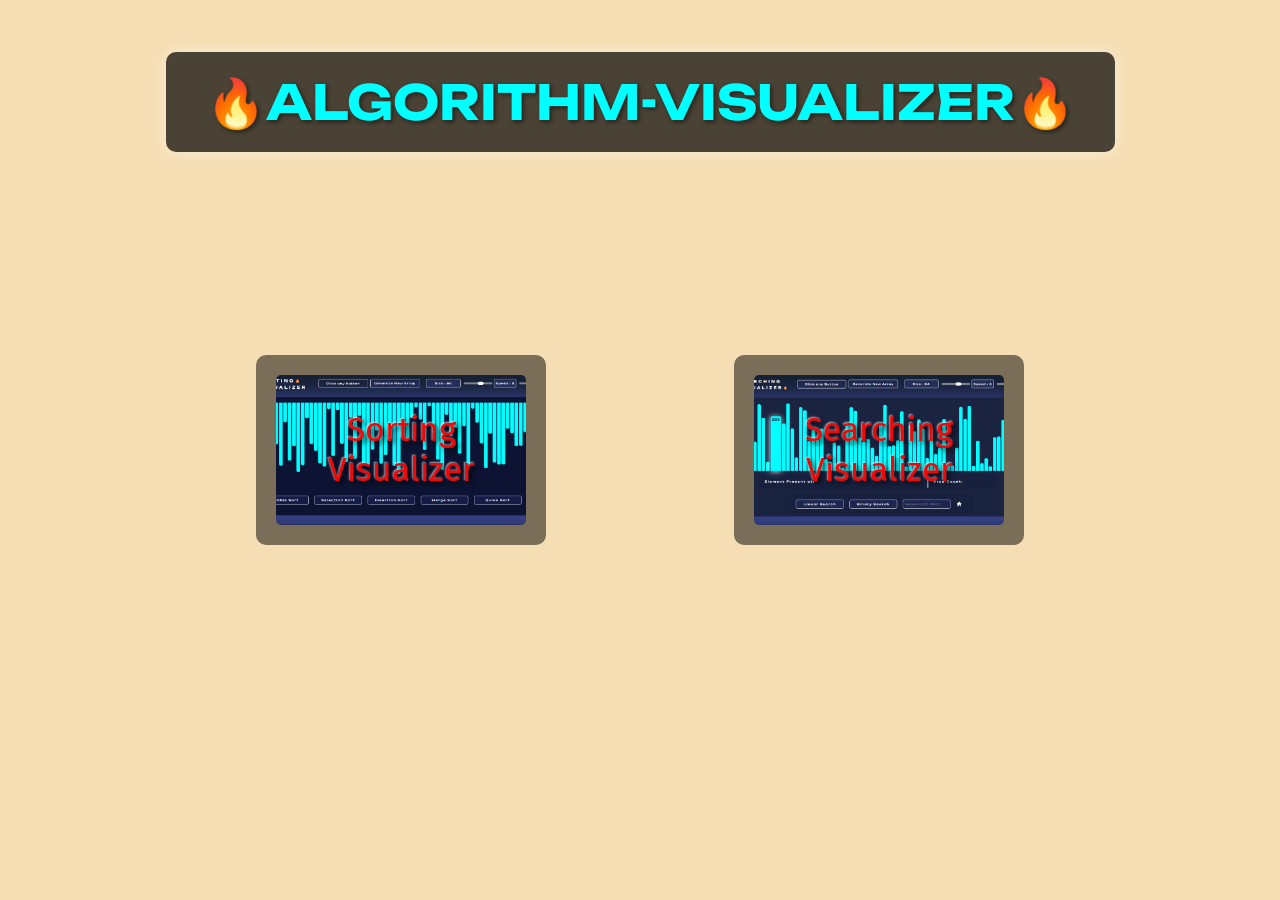
==== index.html @ 16dd3360 "Add files via upload" ====
<!DOCTYPE html>
<html lang="en">
<head>
    <meta charset="UTF-8">
    <meta http-equiv="X-UA-Compatible" content="IE=edge">
    <meta name="viewport" content="width=device-width, initial-scale=1.0">
    <title>Algorithm Visualizer</title>
    <link rel="stylesheet" href="styles.css">
</head>
<body>
    <header>
        <h1 id="name"><span>🔥</span><span class="big">A</span>LGORITHM-<span class="big">V</span>ISUALIZER<span>🔥</span></h1>
    </header>
    <div class="button-container sorting-container">
        <button class="button sorting" onclick="window.location.href='Sorting/sorting.html'">Sorting Visualizer</button>
    </div>
    <div class="button-container searching-container">
        <button class="button searching" onclick="window.location.href='Searching/searching.html'">Searching Visualizer</button>
    </div>
</body>
</html>
---- styles.css ----
@import url('https://fonts.googleapis.com/css2?family=Unbounded:wght@500&display=swap');
@import url('https://fonts.googleapis.com/css2?family=Fira+Sans:ital,wght@1,500&family=Unbounded:wght@500&display=swap');
@import url('https://fonts.googleapis.com/css2?family=Poppins:wght@500&display=swap');

body {
    display: flex;
    flex-direction: column;
    justify-content: center;
    align-items: center;
    height: 100vh;
    margin: 0;
    font-family: 'Poppins', Arial, sans-serif;
    background: url('https://cdn.sanity.io/images/tlr8oxjg/production/c277918894f2a79f6a029ffaecdcf3f22c7281b2-1456x816.png') no-repeat center center fixed;
    background-color: wheat;
    background-size: cover;
    color: aqua;
    text-align: center;
    position: relative;
    overflow: hidden; /* Prevents scrollbar due to animations */
}

header {
    position: absolute;
    top: 20px;
}

h1 {
    font-size: 48px;
    margin-bottom: 50px;
    font-family: 'Unbounded', Arial, sans-serif;
    text-shadow: 2px 2px 4px rgba(0, 0, 0, 0.5);
    padding: 20px 40px;
    background-color: rgba(0, 0, 0, 0.7);
    border-radius: 10px;
    box-shadow: 0 0 15px rgba(255, 255, 255, 0.5);
    animation: glow 5s infinite alternate;
    

}

@keyframes glow {
    from {
        box-shadow: 0 0 15px rgba(255, 255, 255, 0.5);
    }
    to {
        box-shadow: 0 0 30px rgba(255, 255, 255, 1);
    }
}

.button-container {
    position: absolute;
    display: flex;
    justify-content: center;
    align-items: center;
    gap: 20px;
    background-color: rgba(0, 0, 0, 0.5); /* Semi-transparent background for better readability */
    padding: 20px;
    border-radius: 10px;
    transition: transform 0.3s ease-in-out;
}

.sorting-container {
    left: 20%;
    animation: moveUp 5s infinite alternate ease-in-out;
}

.searching-container {
    right: 20%;
    animation: moveDown 5s infinite alternate ease-in-out;
}

button {
    width: 250px; /* Increased size */
    height: 150px; /* Increased size */
    display: flex;
    justify-content: center;
    align-items: center;
    font-size: 20px;
    color: #fff;
    background-size: cover;
    background-position: center;
    border: none;
    border-radius: 5px;
    cursor: pointer;
    transition: background-color 0.3s, transform 0.3s, box-shadow 0.3s;
    text-shadow: 1px 1px 2px rgba(0, 0, 0, 0.5); /* Improves text readability on image */
    font-family: 'Fira Sans', Arial, sans-serif;
}

.button.sorting {
    color: rgb(244, 6, 6);
    font-size: 210%;
    background-image: url('../sorting.png'); /* Replace with actual image path */
    text-shadow: 3px 3px 5px rgba(0, 0, 0, 0.7), -1px -1px 2px rgba(255, 255, 255, 0.7); /* Enhanced text shadow for better readability */
}

.button.searching {
    color: rgb(244, 6, 6);
    ;
    font-size: 210%;
    background-image: url('../searching.png'); /* Replace with actual image path */
    text-shadow: 3px 3px 5px rgba(0, 0, 0, 0.7), -1px -1px 2px rgba(255, 255, 255, 0.7); /* Enhanced text shadow for better readability */
}

.button:hover {
    background-color: rgba(0, 0, 0, 0.7);
    box-shadow: 0 0 20px rgba(255, 255, 255, 0.8), 0 0 20px rgba(255, 255, 255, 0.8);
    transform: scale(1.05);
}

.button:active {
    transform: scale(0.95);
}

@keyframes moveUp {
    0% {
        transform: translateY(25px);
    }
    100% {
        transform: translateY(0);
    }
}

@keyframes moveDown {
    0% {
        transform: translateY(-25px);
    }
    100% {
        transform: translateY(0);
    }
}
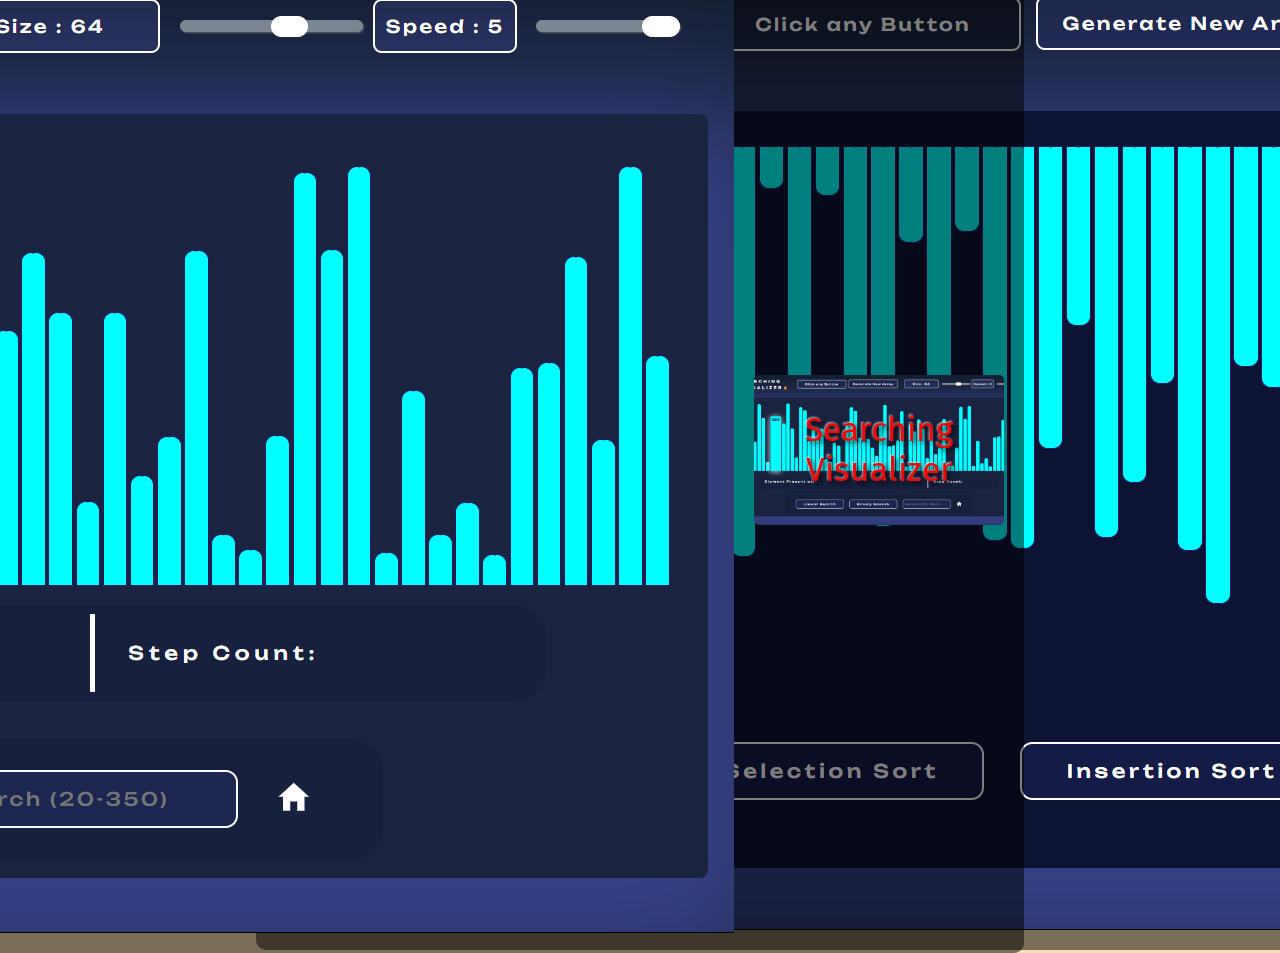
==== commit 79d6ce6a: "index.html" ====
--- a/index.html
+++ b/index.html
@@ -9,12 +9,19 @@
 </head>
 <body>
     <header>
-        <h1 id="name"><span>🔥</span><span class="big">A</span>LGORITHM-<span class="big">V</span>ISUALIZER<span>🔥</span></h1>
+        <h1 id="name">
+            <span>🔥</span><span class="big">A</span>LGORITHM-
+            <span class="big">V</span>ISUALIZER<span>🔥</span>
+        </h1>
     </header>
+
     <div class="button-container sorting-container">
+        <img src="sorting.png" alt="Sorting Visualizer" class="visualizer-image">
         <button class="button sorting" onclick="window.location.href='Sorting/sorting.html'">Sorting Visualizer</button>
     </div>
+
     <div class="button-container searching-container">
+        <img src="searching.png" alt="Searching Visualizer" class="visualizer-image">
         <button class="button searching" onclick="window.location.href='Searching/searching.html'">Searching Visualizer</button>
     </div>
 </body>
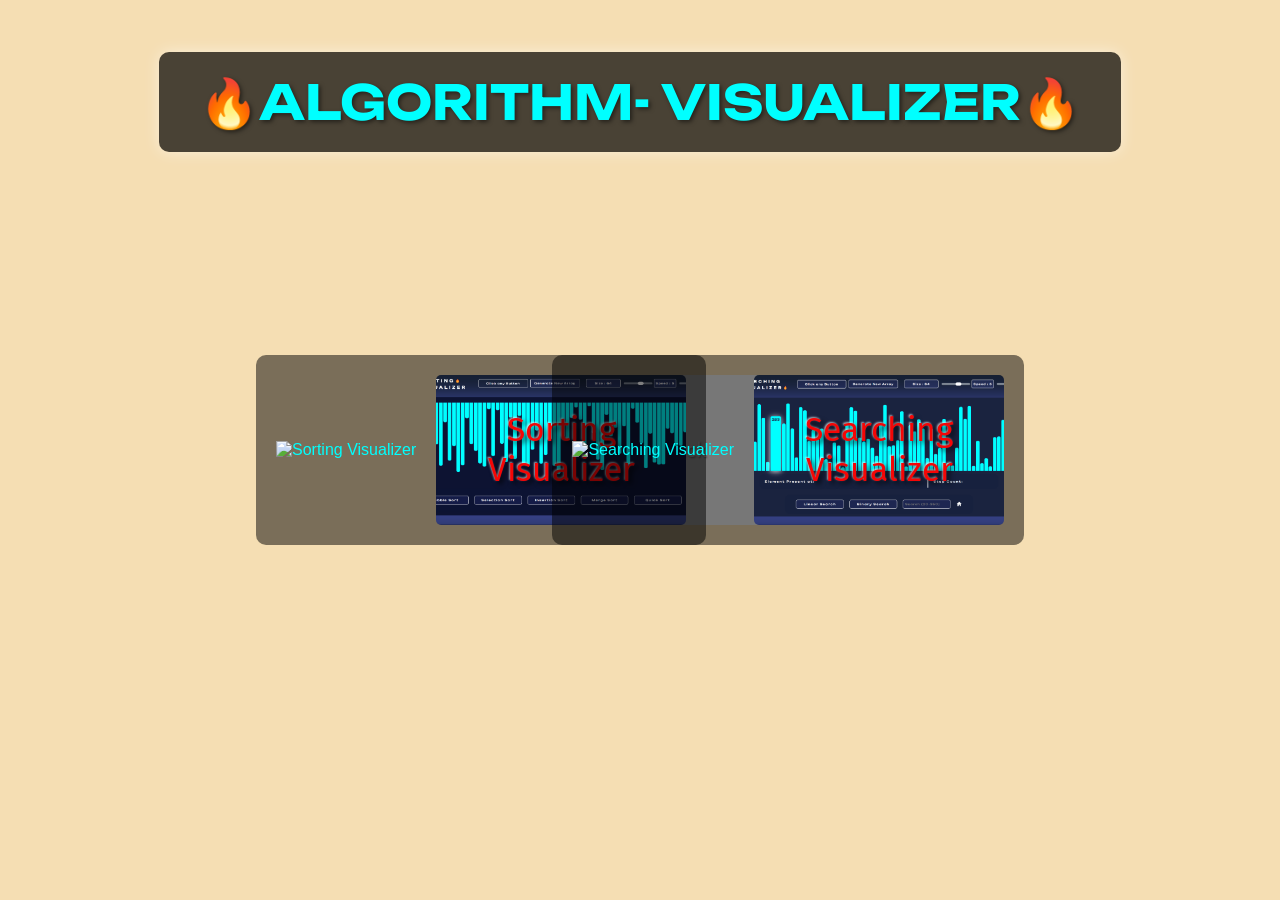
==== commit b604d359: "index.html" ====
--- a/index.html
+++ b/index.html
@@ -16,13 +16,34 @@
     </header>
 
     <div class="button-container sorting-container">
-        <img src="sorting.png" alt="Sorting Visualizer" class="visualizer-image">
-        <button class="button sorting" onclick="window.location.href='Sorting/sorting.html'">Sorting Visualizer</button>
+        <img src="assets/sorting.png" alt="Sorting Visualizer" class="visualizer-image">
+        <button class="button sorting" onclick="window.location.href='sorting.html'">Sorting Visualizer</button>
     </div>
 
     <div class="button-container searching-container">
-        <img src="searching.png" alt="Searching Visualizer" class="visualizer-image">
-        <button class="button searching" onclick="window.location.href='Searching/searching.html'">Searching Visualizer</button>
+        <img src="assets/searching.png" alt="Searching Visualizer" class="visualizer-image">
+        <button class="button searching" onclick="window.location.href='searching.html'">Searching Visualizer</button>
     </div>
+
+    <div class="feedback-container">
+        <button id="feedback-button">Give Feedback</button>
+        <div id="feedback-form" style="display:none;">
+            <h3>Feedback</h3>
+            <label for="rating">Rate your experience:</label>
+            <select id="rating">
+                <option value="1">1</option>
+                <option value="2">2</option>
+                <option value="3">3</option>
+                <option value="4">4</option>
+                <option value="5">5</option>
+            </select>
+            <br>
+            <label for="comments">Comments:</label>
+            <textarea id="comments"></textarea>
+            <button id="submit-feedback">Submit</button>
+        </div>
+    </div>
+
+    <script src="scripts.js"></script>
 </body>
 </html>
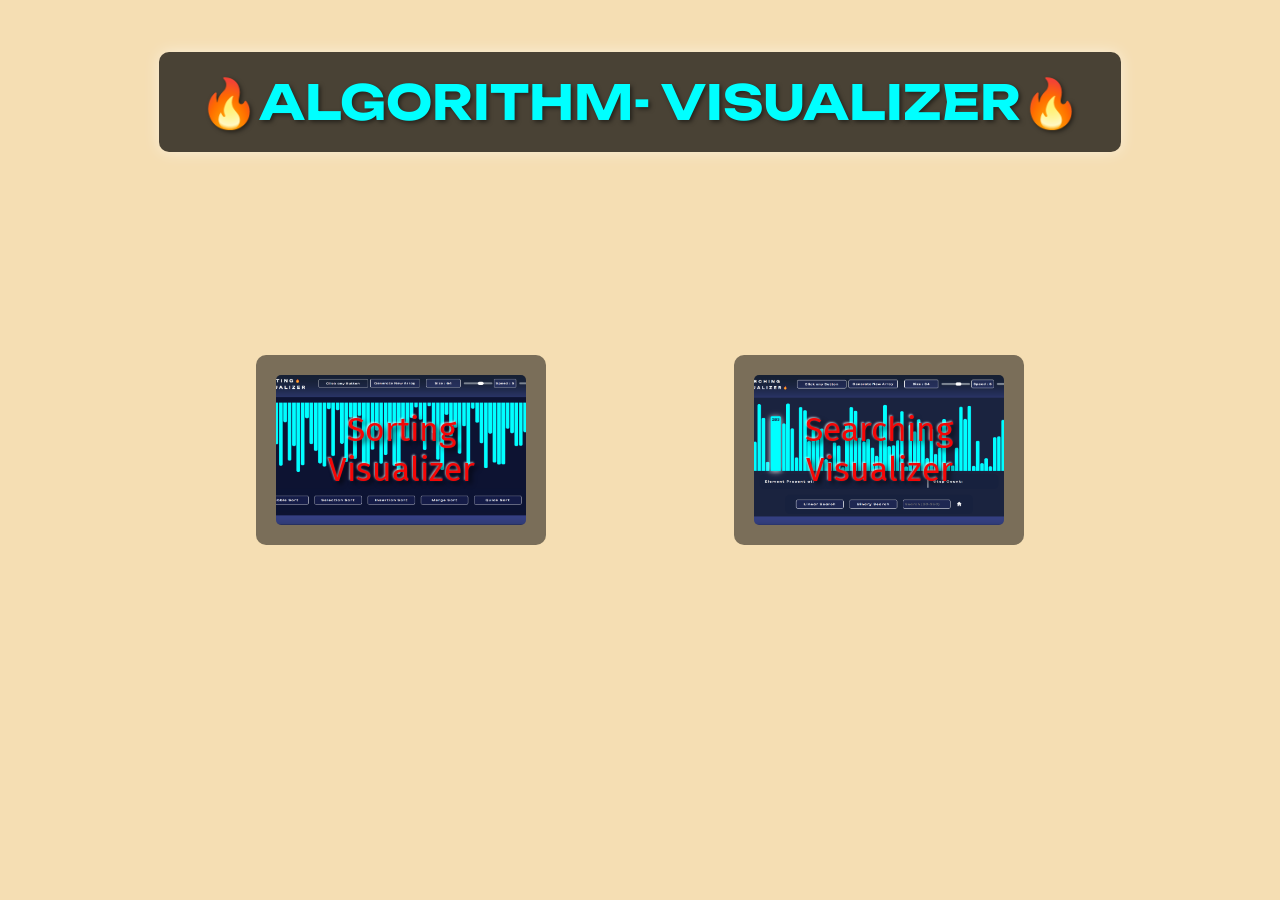
==== commit cd75f529: "index.html" ====
--- a/index.html
+++ b/index.html
@@ -16,34 +16,15 @@
     </header>
 
     <div class="button-container sorting-container">
-        <img src="assets/sorting.png" alt="Sorting Visualizer" class="visualizer-image">
-        <button class="button sorting" onclick="window.location.href='sorting.html'">Sorting Visualizer</button>
+        <button class="button sorting" onclick="window.location.href='Sorting/sorting.html'">
+            Sorting Visualizer
+        </button>
     </div>
 
     <div class="button-container searching-container">
-        <img src="assets/searching.png" alt="Searching Visualizer" class="visualizer-image">
-        <button class="button searching" onclick="window.location.href='searching.html'">Searching Visualizer</button>
+        <button class="button searching" onclick="window.location.href='Searching/searching.html'">
+            Searching Visualizer
+        </button>
     </div>
-
-    <div class="feedback-container">
-        <button id="feedback-button">Give Feedback</button>
-        <div id="feedback-form" style="display:none;">
-            <h3>Feedback</h3>
-            <label for="rating">Rate your experience:</label>
-            <select id="rating">
-                <option value="1">1</option>
-                <option value="2">2</option>
-                <option value="3">3</option>
-                <option value="4">4</option>
-                <option value="5">5</option>
-            </select>
-            <br>
-            <label for="comments">Comments:</label>
-            <textarea id="comments"></textarea>
-            <button id="submit-feedback">Submit</button>
-        </div>
-    </div>
-
-    <script src="scripts.js"></script>
 </body>
 </html>
--- a/styles.css
+++ b/styles.css
@@ -16,7 +16,7 @@
     color: aqua;
     text-align: center;
     position: relative;
-    overflow: hidden; /* Prevents scrollbar due to animations */
+    overflow: hidden;
 }
 
 header {
@@ -34,8 +34,6 @@
     border-radius: 10px;
     box-shadow: 0 0 15px rgba(255, 255, 255, 0.5);
     animation: glow 5s infinite alternate;
-    
-
 }
 
 @keyframes glow {
@@ -53,7 +51,7 @@
     justify-content: center;
     align-items: center;
     gap: 20px;
-    background-color: rgba(0, 0, 0, 0.5); /* Semi-transparent background for better readability */
+    background-color: rgba(0, 0, 0, 0.5);
     padding: 20px;
     border-radius: 10px;
     transition: transform 0.3s ease-in-out;
@@ -70,8 +68,8 @@
 }
 
 button {
-    width: 250px; /* Increased size */
-    height: 150px; /* Increased size */
+    width: 250px;
+    height: 150px;
     display: flex;
     justify-content: center;
     align-items: center;
@@ -83,23 +81,22 @@
     border-radius: 5px;
     cursor: pointer;
     transition: background-color 0.3s, transform 0.3s, box-shadow 0.3s;
-    text-shadow: 1px 1px 2px rgba(0, 0, 0, 0.5); /* Improves text readability on image */
+    text-shadow: 1px 1px 2px rgba(0, 0, 0, 0.5);
     font-family: 'Fira Sans', Arial, sans-serif;
 }
 
 .button.sorting {
     color: rgb(244, 6, 6);
     font-size: 210%;
-    background-image: url('../sorting.png'); /* Replace with actual image path */
-    text-shadow: 3px 3px 5px rgba(0, 0, 0, 0.7), -1px -1px 2px rgba(255, 255, 255, 0.7); /* Enhanced text shadow for better readability */
+    background-image: url('sorting.png');
+    text-shadow: 3px 3px 5px rgba(0, 0, 0, 0.7), -1px -1px 2px rgba(255, 255, 255, 0.7);
 }
 
 .button.searching {
     color: rgb(244, 6, 6);
-    ;
     font-size: 210%;
-    background-image: url('../searching.png'); /* Replace with actual image path */
-    text-shadow: 3px 3px 5px rgba(0, 0, 0, 0.7), -1px -1px 2px rgba(255, 255, 255, 0.7); /* Enhanced text shadow for better readability */
+    background-image: url('searching.png');
+    text-shadow: 3px 3px 5px rgba(0, 0, 0, 0.7), -1px -1px 2px rgba(255, 255, 255, 0.7);
 }
 
 .button:hover {
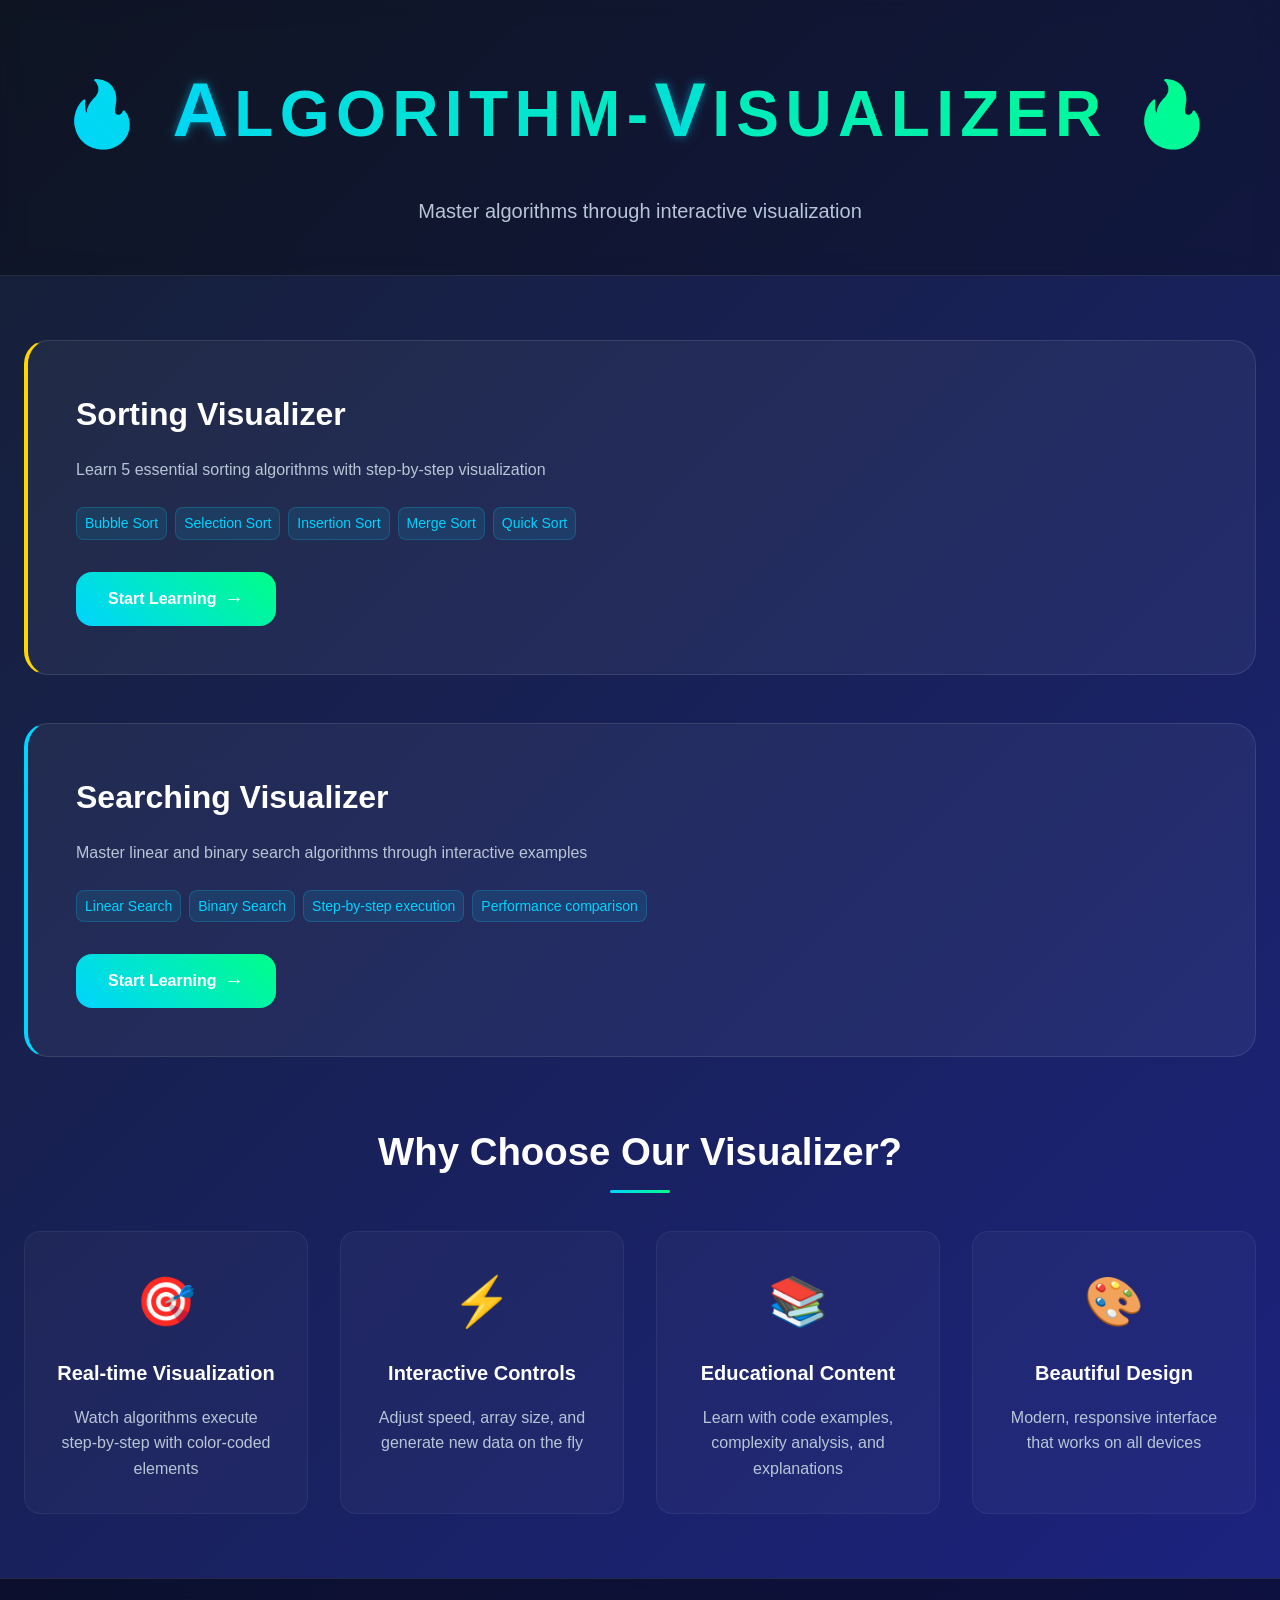
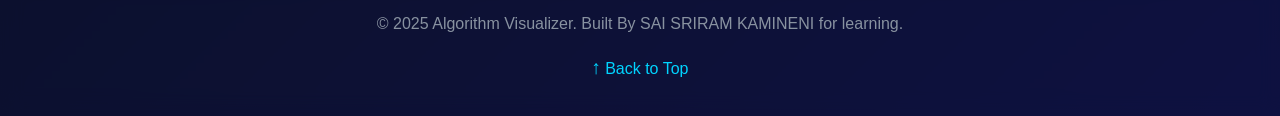
==== commit d6a3ba4c: "Complete Project Modernization v2.0.0  Major Updates: - Modern ES6+ JavaScript architecture - Respon" ====
--- a/index.html
+++ b/index.html
@@ -1,30 +1,156 @@
-<!DOCTYPE html>
-<html lang="en">
-<head>
-    <meta charset="UTF-8">
-    <meta http-equiv="X-UA-Compatible" content="IE=edge">
-    <meta name="viewport" content="width=device-width, initial-scale=1.0">
-    <title>Algorithm Visualizer</title>
-    <link rel="stylesheet" href="styles.css">
-</head>
-<body>
-    <header>
-        <h1 id="name">
-            <span>🔥</span><span class="big">A</span>LGORITHM-
-            <span class="big">V</span>ISUALIZER<span>🔥</span>
-        </h1>
-    </header>
-
-    <div class="button-container sorting-container">
-        <button class="button sorting" onclick="window.location.href='Sorting/sorting.html'">
-            Sorting Visualizer
-        </button>
-    </div>
-
-    <div class="button-container searching-container">
-        <button class="button searching" onclick="window.location.href='Searching/searching.html'">
-            Searching Visualizer
-        </button>
-    </div>
-</body>
-</html>
+<!DOCTYPE html>
+<html lang="en">
+<head>
+    <meta charset="UTF-8">
+    <meta http-equiv="X-UA-Compatible" content="IE=edge">
+    <meta name="viewport" content="width=device-width, initial-scale=1.0">
+    <meta name="description" content="Interactive Algorithm Visualizer - Learn sorting and searching algorithms through real-time visualization">
+    <meta name="keywords" content="algorithm, visualization, sorting, searching, computer science, learning">
+    <meta name="author" content="Algorithm Visualizer">
+    <meta name="theme-color" content="#151f32">
+    
+    <title>🔥 Algorithm Visualizer - Interactive Learning Tool</title>
+    
+    <link rel="stylesheet" href="styles.css">
+    <link rel="icon" type="image/x-icon" href="image.png">
+    
+    <!-- Preload critical resources -->
+    <link rel="preload" href="Sorting/sorting.html" as="document">
+    <link rel="preload" href="Searching/searching.html" as="document">
+</head>
+<body>
+    <header class="main-header" role="banner">
+        <h1 class="main-title" id="main-title">
+            <span class="emoji">🔥</span>
+            <span class="big">A</span>LGORITHM-<span class="big">V</span>ISUALIZER
+            <span class="emoji">🔥</span>
+        </h1>
+        <p class="tagline">Master algorithms through interactive visualization</p>
+    </header>
+
+    <main class="main-content" role="main">
+        <section class="modules-section" aria-labelledby="modules-heading">
+            <h2 id="modules-heading" class="visually-hidden">Algorithm Modules</h2>
+            
+            <div class="module-container sorting-container">
+                <article class="module-card sorting-module">
+                    <div class="module-content">
+                        <h3 class="module-title">Sorting Visualizer</h3>
+                        <p class="module-description">Learn 5 essential sorting algorithms with step-by-step visualization</p>
+                        <ul class="module-features">
+                            <li>Bubble Sort</li>
+                            <li>Selection Sort</li>
+                            <li>Insertion Sort</li>
+                            <li>Merge Sort</li>
+                            <li>Quick Sort</li>
+                        </ul>
+                    </div>
+                    <button class="module-button sorting" 
+                            onclick="navigateToModule('Sorting/sorting.html')"
+                            aria-label="Open Sorting Visualizer">
+                        <span class="button-text">Start Learning</span>
+                        <span class="button-icon">→</span>
+                    </button>
+                </article>
+            </div>
+
+            <div class="module-container searching-container">
+                <article class="module-card searching-module">
+                    <div class="module-content">
+                        <h3 class="module-title">Searching Visualizer</h3>
+                        <p class="module-description">Master linear and binary search algorithms through interactive examples</p>
+                        <ul class="module-features">
+                            <li>Linear Search</li>
+                            <li>Binary Search</li>
+                            <li>Step-by-step execution</li>
+                            <li>Performance comparison</li>
+                        </ul>
+                    </div>
+                    <button class="module-button searching" 
+                            onclick="navigateToModule('Searching/searching.html')"
+                            aria-label="Open Searching Visualizer">
+                        <span class="button-text">Start Learning</span>
+                        <span class="button-icon">→</span>
+                    </button>
+                </article>
+            </div>
+        </section>
+
+        <section class="features-section" aria-labelledby="features-heading">
+            <h2 id="features-heading" class="section-title">Why Choose Our Visualizer?</h2>
+            <div class="features-grid">
+                <div class="feature-card">
+                    <div class="feature-icon">🎯</div>
+                    <h3>Real-time Visualization</h3>
+                    <p>Watch algorithms execute step-by-step with color-coded elements</p>
+                </div>
+                <div class="feature-card">
+                    <div class="feature-icon">⚡</div>
+                    <h3>Interactive Controls</h3>
+                    <p>Adjust speed, array size, and generate new data on the fly</p>
+                </div>
+                <div class="feature-card">
+                    <div class="feature-icon">📚</div>
+                    <h3>Educational Content</h3>
+                    <p>Learn with code examples, complexity analysis, and explanations</p>
+                </div>
+                <div class="feature-card">
+                    <div class="feature-icon">🎨</div>
+                    <h3>Beautiful Design</h3>
+                    <p>Modern, responsive interface that works on all devices</p>
+                </div>
+            </div>
+        </section>
+    </main>
+
+    <footer class="main-footer" role="contentinfo">
+        <p>&copy; 2025 Algorithm Visualizer. Built By SAI SRIRAM KAMINENI for learning.</p>
+        <nav class="footer-nav">
+            <a href="#main-title" class="back-to-top">Back to Top</a>
+        </nav>
+    </footer>
+
+    <script>
+        // Modern navigation function with error handling
+        function navigateToModule(path) {
+            try {
+                // Add loading state
+                const button = event.target.closest('.module-button');
+                const originalText = button.querySelector('.button-text').textContent;
+                button.querySelector('.button-text').textContent = 'Loading...';
+                button.disabled = true;
+
+                // Navigate with a small delay for better UX
+                setTimeout(() => {
+                    window.location.href = path;
+                }, 300);
+            } catch (error) {
+                console.error('Navigation error:', error);
+                // Fallback navigation
+                window.location.href = path;
+            }
+        }
+
+        // Add smooth scrolling for back to top
+        document.querySelector('.back-to-top').addEventListener('click', (e) => {
+            e.preventDefault();
+            document.getElementById('main-title').scrollIntoView({
+                behavior: 'smooth',
+                block: 'start'
+            });
+        });
+
+        // Add keyboard navigation support
+        document.addEventListener('keydown', (e) => {
+            if (e.key === 'Enter' && document.activeElement.classList.contains('module-button')) {
+                document.activeElement.click();
+            }
+        });
+
+        // Add loading animation
+        window.addEventListener('load', () => {
+            document.body.classList.add('loaded');
+        });
+    </script>
+</body>
+</html>
--- a/styles.css
+++ b/styles.css
@@ -1,128 +1,593 @@
-@import url('https://fonts.googleapis.com/css2?family=Unbounded:wght@500&display=swap');
-@import url('https://fonts.googleapis.com/css2?family=Fira+Sans:ital,wght@1,500&family=Unbounded:wght@500&display=swap');
-@import url('https://fonts.googleapis.com/css2?family=Poppins:wght@500&display=swap');
-
-body {
-    display: flex;
-    flex-direction: column;
-    justify-content: center;
-    align-items: center;
-    height: 100vh;
-    margin: 0;
-    font-family: 'Poppins', Arial, sans-serif;
-    background: url('https://cdn.sanity.io/images/tlr8oxjg/production/c277918894f2a79f6a029ffaecdcf3f22c7281b2-1456x816.png') no-repeat center center fixed;
-    background-color: wheat;
-    background-size: cover;
-    color: aqua;
-    text-align: center;
-    position: relative;
-    overflow: hidden;
-}
-
-header {
-    position: absolute;
-    top: 20px;
-}
-
-h1 {
-    font-size: 48px;
-    margin-bottom: 50px;
-    font-family: 'Unbounded', Arial, sans-serif;
-    text-shadow: 2px 2px 4px rgba(0, 0, 0, 0.5);
-    padding: 20px 40px;
-    background-color: rgba(0, 0, 0, 0.7);
-    border-radius: 10px;
-    box-shadow: 0 0 15px rgba(255, 255, 255, 0.5);
-    animation: glow 5s infinite alternate;
-}
-
-@keyframes glow {
-    from {
-        box-shadow: 0 0 15px rgba(255, 255, 255, 0.5);
-    }
-    to {
-        box-shadow: 0 0 30px rgba(255, 255, 255, 1);
-    }
-}
-
-.button-container {
-    position: absolute;
-    display: flex;
-    justify-content: center;
-    align-items: center;
-    gap: 20px;
-    background-color: rgba(0, 0, 0, 0.5);
-    padding: 20px;
-    border-radius: 10px;
-    transition: transform 0.3s ease-in-out;
-}
-
-.sorting-container {
-    left: 20%;
-    animation: moveUp 5s infinite alternate ease-in-out;
-}
-
-.searching-container {
-    right: 20%;
-    animation: moveDown 5s infinite alternate ease-in-out;
-}
-
-button {
-    width: 250px;
-    height: 150px;
-    display: flex;
-    justify-content: center;
-    align-items: center;
-    font-size: 20px;
-    color: #fff;
-    background-size: cover;
-    background-position: center;
-    border: none;
-    border-radius: 5px;
-    cursor: pointer;
-    transition: background-color 0.3s, transform 0.3s, box-shadow 0.3s;
-    text-shadow: 1px 1px 2px rgba(0, 0, 0, 0.5);
-    font-family: 'Fira Sans', Arial, sans-serif;
-}
-
-.button.sorting {
-    color: rgb(244, 6, 6);
-    font-size: 210%;
-    background-image: url('sorting.png');
-    text-shadow: 3px 3px 5px rgba(0, 0, 0, 0.7), -1px -1px 2px rgba(255, 255, 255, 0.7);
-}
-
-.button.searching {
-    color: rgb(244, 6, 6);
-    font-size: 210%;
-    background-image: url('searching.png');
-    text-shadow: 3px 3px 5px rgba(0, 0, 0, 0.7), -1px -1px 2px rgba(255, 255, 255, 0.7);
-}
-
-.button:hover {
-    background-color: rgba(0, 0, 0, 0.7);
-    box-shadow: 0 0 20px rgba(255, 255, 255, 0.8), 0 0 20px rgba(255, 255, 255, 0.8);
-    transform: scale(1.05);
-}
-
-.button:active {
-    transform: scale(0.95);
-}
-
-@keyframes moveUp {
-    0% {
-        transform: translateY(25px);
-    }
-    100% {
-        transform: translateY(0);
-    }
-}
-
-@keyframes moveDown {
-    0% {
-        transform: translateY(-25px);
-    }
-    100% {
-        transform: translateY(0);
-    }
-}
+/* ===== CSS RESET & BASE STYLES ===== */
+*,
+*::before,
+*::after {
+    margin: 0;
+    padding: 0;
+    box-sizing: border-box;
+}
+
+/* ===== CSS CUSTOM PROPERTIES ===== */
+:root {
+    /* Color Palette */
+    --primary-color: #151f32;
+    --secondary-color: #1c2382;
+    --accent-color: #00d4ff;
+    --success-color: #00ff88;
+    --warning-color: #ffd700;
+    --error-color: #ff4757;
+    --text-primary: #ffffff;
+    --text-secondary: #b8c5d6;
+    --text-muted: #8892a0;
+    
+    /* Typography */
+    --font-primary: 'Poppins', -apple-system, BlinkMacSystemFont, 'Segoe UI', Roboto, sans-serif;
+    --font-heading: 'Unbounded', 'Fira Sans', sans-serif;
+    --font-mono: 'Fira Code', 'Consolas', 'Monaco', monospace;
+    
+    /* Spacing */
+    --spacing-xs: 0.25rem;
+    --spacing-sm: 0.5rem;
+    --spacing-md: 1rem;
+    --spacing-lg: 1.5rem;
+    --spacing-xl: 2rem;
+    --spacing-2xl: 3rem;
+    --spacing-3xl: 4rem;
+    
+    /* Border Radius */
+    --radius-sm: 0.5rem;
+    --radius-md: 1rem;
+    --radius-lg: 1.5rem;
+    --radius-xl: 2rem;
+    
+    /* Shadows */
+    --shadow-sm: 0 2px 4px rgba(0, 0, 0, 0.1);
+    --shadow-md: 0 4px 8px rgba(0, 0, 0, 0.15);
+    --shadow-lg: 0 8px 16px rgba(0, 0, 0, 0.2);
+    --shadow-xl: 0 16px 32px rgba(0, 0, 0, 0.25);
+    --shadow-glow: 0 0 20px rgba(0, 212, 255, 0.5);
+    
+    /* Transitions */
+    --transition-fast: 0.2s ease;
+    --transition-normal: 0.3s ease;
+    --transition-slow: 0.5s ease;
+    
+    /* Z-index */
+    --z-dropdown: 1000;
+    --z-sticky: 1020;
+    --z-fixed: 1030;
+    --z-modal: 1040;
+    --z-popover: 1050;
+    --z-tooltip: 1060;
+}
+
+/* ===== TYPOGRAPHY ===== */
+@import url('https://fonts.googleapis.com/css2?family=Unbounded:wght@400;500;600;700&display=swap');
+@import url('https://fonts.googleapis.com/css2?family=Fira+Sans:ital,wght@0,300;0,400;0,500;0,600;1,400&display=swap');
+@import url('https://fonts.googleapis.com/css2?family=Poppins:wght@300;400;500;600;700&display=swap');
+
+/* ===== BASE STYLES ===== */
+html {
+    scroll-behavior: smooth;
+    font-size: 16px;
+}
+
+body {
+    font-family: var(--font-primary);
+    font-size: 1rem;
+    line-height: 1.6;
+    color: var(--text-primary);
+    background: linear-gradient(135deg, var(--primary-color) 0%, var(--secondary-color) 100%);
+    min-height: 100vh;
+    overflow-x: hidden;
+    transition: background var(--transition-slow);
+}
+
+body.loaded {
+    animation: fadeIn 0.8s ease-out;
+}
+
+/* ===== UTILITY CLASSES ===== */
+.visually-hidden {
+    position: absolute !important;
+    width: 1px !important;
+    height: 1px !important;
+    padding: 0 !important;
+    margin: -1px !important;
+    overflow: hidden !important;
+    clip: rect(0, 0, 0, 0) !important;
+    white-space: nowrap !important;
+    border: 0 !important;
+}
+
+.sr-only {
+    position: absolute;
+    width: 1px;
+    height: 1px;
+    padding: 0;
+    margin: -1px;
+    overflow: hidden;
+    clip: rect(0, 0, 0, 0);
+    white-space: nowrap;
+    border: 0;
+}
+
+/* ===== ANIMATIONS ===== */
+@keyframes fadeIn {
+    from {
+        opacity: 0;
+        transform: translateY(20px);
+    }
+    to {
+        opacity: 1;
+        transform: translateY(0);
+    }
+}
+
+@keyframes slideInUp {
+    from {
+        opacity: 0;
+        transform: translateY(30px);
+    }
+    to {
+        opacity: 1;
+        transform: translateY(0);
+    }
+}
+
+@keyframes slideInLeft {
+    from {
+        opacity: 0;
+        transform: translateX(-30px);
+    }
+    to {
+        opacity: 1;
+        transform: translateX(0);
+    }
+}
+
+@keyframes slideInRight {
+    from {
+        opacity: 0;
+        transform: translateX(30px);
+    }
+    to {
+        opacity: 1;
+        transform: translateX(0);
+    }
+}
+
+@keyframes pulse {
+    0%, 100% {
+        transform: scale(1);
+    }
+    50% {
+        transform: scale(1.05);
+    }
+}
+
+@keyframes float {
+    0%, 100% {
+        transform: translateY(0px);
+    }
+    50% {
+        transform: translateY(-10px);
+    }
+}
+
+@keyframes glow {
+    0%, 100% {
+        box-shadow: var(--shadow-glow);
+    }
+    50% {
+        box-shadow: 0 0 30px rgba(0, 212, 255, 0.8), 0 0 60px rgba(0, 212, 255, 0.4);
+    }
+}
+
+/* ===== HEADER STYLES ===== */
+.main-header {
+    position: relative;
+    padding: var(--spacing-2xl) var(--spacing-lg);
+    text-align: center;
+    background: rgba(0, 0, 0, 0.3);
+    backdrop-filter: blur(10px);
+    border-bottom: 1px solid rgba(255, 255, 255, 0.1);
+    animation: slideInUp 1s ease-out;
+}
+
+.main-title {
+    font-family: var(--font-heading);
+    font-size: clamp(2rem, 5vw, 4rem);
+    font-weight: 700;
+    letter-spacing: 0.1em;
+    margin-bottom: var(--spacing-lg);
+    background: linear-gradient(45deg, var(--accent-color), var(--success-color));
+    -webkit-background-clip: text;
+    -webkit-text-fill-color: transparent;
+    background-clip: text;
+    animation: glow 3s ease-in-out infinite alternate;
+}
+
+.main-title .emoji {
+    display: inline-block;
+    animation: float 3s ease-in-out infinite;
+}
+
+.main-title .big {
+    font-size: 1.2em;
+    color: var(--accent-color);
+    text-shadow: 0 0 10px rgba(0, 212, 255, 0.5);
+}
+
+.tagline {
+    font-size: clamp(1rem, 2vw, 1.25rem);
+    color: var(--text-secondary);
+    font-weight: 400;
+    opacity: 0;
+    animation: fadeIn 1s ease-out 0.5s forwards;
+}
+
+/* ===== MAIN CONTENT ===== */
+.main-content {
+    flex: 1;
+    padding: var(--spacing-3xl) var(--spacing-lg);
+    max-width: 1400px;
+    margin: 0 auto;
+}
+
+/* ===== MODULES SECTION ===== */
+.modules-section {
+    margin-bottom: var(--spacing-3xl);
+}
+
+.module-container {
+    margin-bottom: var(--spacing-2xl);
+    animation: slideInUp 1s ease-out 0.8s both;
+}
+
+.module-container:nth-child(2) {
+    animation-delay: 1s;
+}
+
+.module-card {
+    background: rgba(255, 255, 255, 0.05);
+    backdrop-filter: blur(20px);
+    border: 1px solid rgba(255, 255, 255, 0.1);
+    border-radius: var(--radius-lg);
+    padding: var(--spacing-2xl);
+    display: flex;
+    flex-direction: column;
+    gap: var(--spacing-xl);
+    transition: all var(--transition-normal);
+    position: relative;
+    overflow: hidden;
+}
+
+.module-card::before {
+    content: '';
+    position: absolute;
+    top: 0;
+    left: 0;
+    right: 0;
+    height: 2px;
+    background: linear-gradient(90deg, var(--accent-color), var(--success-color));
+    transform: scaleX(0);
+    transition: transform var(--transition-normal);
+}
+
+.module-card:hover::before {
+    transform: scaleX(1);
+}
+
+.module-card:hover {
+    transform: translateY(-5px);
+    box-shadow: var(--shadow-xl);
+    border-color: rgba(0, 212, 255, 0.3);
+}
+
+.sorting-module {
+    border-left: 4px solid var(--warning-color);
+}
+
+.searching-module {
+    border-left: 4px solid var(--accent-color);
+}
+
+.module-content {
+    flex: 1;
+}
+
+.module-title {
+    font-family: var(--font-heading);
+    font-size: clamp(1.5rem, 3vw, 2rem);
+    font-weight: 600;
+    margin-bottom: var(--spacing-md);
+    color: var(--text-primary);
+}
+
+.module-description {
+    color: var(--text-secondary);
+    margin-bottom: var(--spacing-lg);
+    line-height: 1.7;
+}
+
+.module-features {
+    list-style: none;
+    display: flex;
+    flex-wrap: wrap;
+    gap: var(--spacing-sm);
+}
+
+.module-features li {
+    background: rgba(0, 212, 255, 0.1);
+    color: var(--accent-color);
+    padding: var(--spacing-xs) var(--spacing-sm);
+    border-radius: var(--radius-sm);
+    font-size: 0.875rem;
+    font-weight: 500;
+    border: 1px solid rgba(0, 212, 255, 0.2);
+}
+
+.module-button {
+    align-self: flex-start;
+    background: linear-gradient(45deg, var(--accent-color), var(--success-color));
+    color: var(--text-primary);
+    border: none;
+    padding: var(--spacing-md) var(--spacing-xl);
+    border-radius: var(--radius-md);
+    font-family: var(--font-heading);
+    font-size: 1rem;
+    font-weight: 600;
+    cursor: pointer;
+    transition: all var(--transition-normal);
+    display: flex;
+    align-items: center;
+    gap: var(--spacing-sm);
+    text-decoration: none;
+    position: relative;
+    overflow: hidden;
+}
+
+.module-button::before {
+    content: '';
+    position: absolute;
+    top: 0;
+    left: -100%;
+    width: 100%;
+    height: 100%;
+    background: linear-gradient(90deg, transparent, rgba(255, 255, 255, 0.2), transparent);
+    transition: left var(--transition-normal);
+}
+
+.module-button:hover::before {
+    left: 100%;
+}
+
+.module-button:hover {
+    transform: translateY(-2px);
+    box-shadow: var(--shadow-lg);
+}
+
+.module-button:active {
+    transform: translateY(0);
+}
+
+.module-button:disabled {
+    opacity: 0.6;
+    cursor: not-allowed;
+    transform: none;
+}
+
+.button-text {
+    font-weight: 600;
+}
+
+.button-icon {
+    font-size: 1.2em;
+    transition: transform var(--transition-normal);
+}
+
+.module-button:hover .button-icon {
+    transform: translateX(5px);
+}
+
+/* ===== FEATURES SECTION ===== */
+.features-section {
+    margin-top: var(--spacing-3xl);
+    animation: slideInUp 1s ease-out 1.2s both;
+}
+
+.section-title {
+    font-family: var(--font-heading);
+    font-size: clamp(1.75rem, 3vw, 2.5rem);
+    text-align: center;
+    margin-bottom: var(--spacing-2xl);
+    color: var(--text-primary);
+    position: relative;
+}
+
+.section-title::after {
+    content: '';
+    position: absolute;
+    bottom: -10px;
+    left: 50%;
+    transform: translateX(-50%);
+    width: 60px;
+    height: 3px;
+    background: linear-gradient(90deg, var(--accent-color), var(--success-color));
+    border-radius: 2px;
+}
+
+.features-grid {
+    display: grid;
+    grid-template-columns: repeat(auto-fit, minmax(250px, 1fr));
+    gap: var(--spacing-xl);
+    margin-top: var(--spacing-2xl);
+}
+
+.feature-card {
+    background: rgba(255, 255, 255, 0.03);
+    backdrop-filter: blur(10px);
+    border: 1px solid rgba(255, 255, 255, 0.05);
+    border-radius: var(--radius-md);
+    padding: var(--spacing-xl);
+    text-align: center;
+    transition: all var(--transition-normal);
+    position: relative;
+}
+
+.feature-card:hover {
+    transform: translateY(-5px);
+    background: rgba(255, 255, 255, 0.08);
+    border-color: rgba(0, 212, 255, 0.3);
+}
+
+.feature-icon {
+    font-size: 3rem;
+    margin-bottom: var(--spacing-md);
+    display: block;
+    animation: float 3s ease-in-out infinite;
+}
+
+.feature-card h3 {
+    font-family: var(--font-heading);
+    font-size: 1.25rem;
+    font-weight: 600;
+    margin-bottom: var(--spacing-md);
+    color: var(--text-primary);
+}
+
+.feature-card p {
+    color: var(--text-secondary);
+    line-height: 1.6;
+}
+
+/* ===== FOOTER ===== */
+.main-footer {
+    background: rgba(0, 0, 0, 0.5);
+    backdrop-filter: blur(10px);
+    border-top: 1px solid rgba(255, 255, 255, 0.1);
+    padding: var(--spacing-xl) var(--spacing-lg);
+    text-align: center;
+    margin-top: auto;
+}
+
+.main-footer p {
+    color: var(--text-muted);
+    margin-bottom: var(--spacing-md);
+}
+
+.footer-nav {
+    display: flex;
+    justify-content: center;
+    gap: var(--spacing-lg);
+}
+
+.back-to-top {
+    color: var(--accent-color);
+    text-decoration: none;
+    font-weight: 500;
+    transition: color var(--transition-normal);
+    display: inline-flex;
+    align-items: center;
+    gap: var(--spacing-xs);
+}
+
+.back-to-top:hover {
+    color: var(--success-color);
+}
+
+.back-to-top::before {
+    content: '↑';
+    font-size: 1.2em;
+}
+
+/* ===== RESPONSIVE DESIGN ===== */
+@media (max-width: 768px) {
+    .main-header {
+        padding: var(--spacing-xl) var(--spacing-md);
+    }
+    
+    .main-content {
+        padding: var(--spacing-2xl) var(--spacing-md);
+    }
+    
+    .module-card {
+        padding: var(--spacing-xl);
+    }
+    
+    .features-grid {
+        grid-template-columns: 1fr;
+        gap: var(--spacing-lg);
+    }
+    
+    .module-features {
+        flex-direction: column;
+    }
+    
+    .module-features li {
+        text-align: center;
+    }
+}
+
+@media (max-width: 480px) {
+    .main-title {
+        font-size: clamp(1.5rem, 8vw, 2.5rem);
+    }
+    
+    .tagline {
+        font-size: clamp(0.875rem, 4vw, 1rem);
+    }
+    
+    .module-card {
+        padding: var(--spacing-lg);
+    }
+    
+    .module-button {
+        width: 100%;
+        justify-content: center;
+    }
+}
+
+/* ===== ACCESSIBILITY IMPROVEMENTS ===== */
+@media (prefers-reduced-motion: reduce) {
+    *,
+    *::before,
+    *::after {
+        animation-duration: 0.01ms !important;
+        animation-iteration-count: 1 !important;
+        transition-duration: 0.01ms !important;
+    }
+}
+
+/* Focus styles for keyboard navigation */
+.module-button:focus,
+.back-to-top:focus {
+    outline: 2px solid var(--accent-color);
+    outline-offset: 2px;
+}
+
+/* High contrast mode support */
+@media (prefers-contrast: high) {
+    :root {
+        --text-primary: #000000;
+        --text-secondary: #333333;
+        --primary-color: #ffffff;
+        --secondary-color: #f0f0f0;
+    }
+}
+
+/* Print styles */
+@media print {
+    .main-header,
+    .module-button,
+    .features-section,
+    .main-footer {
+        display: none;
+    }
+    
+    body {
+        background: white;
+        color: black;
+    }
+}
